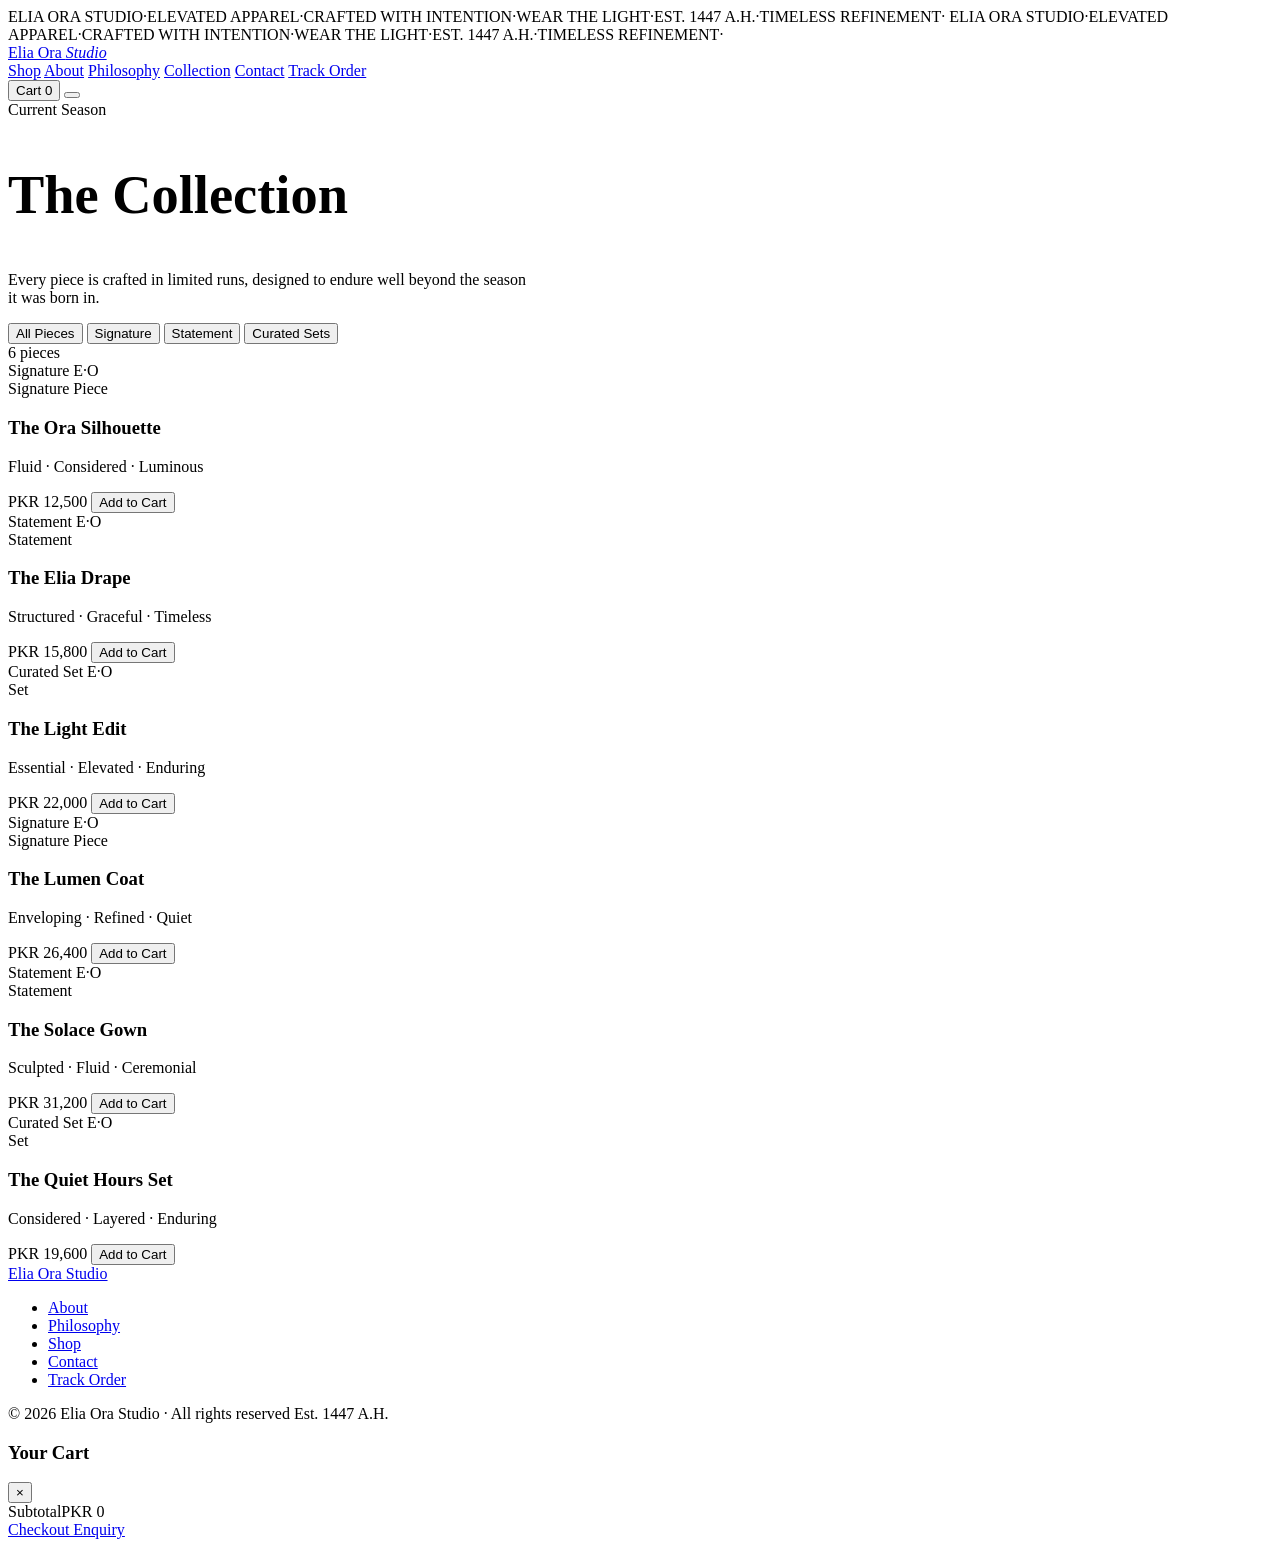
==== shop.html @ d523bc4a "Add initial shop.html file with layout and content" ====
<!DOCTYPE html>
<html lang="en">
<head>
<meta charset="UTF-8">
<meta name="viewport" content="width=device-width, initial-scale=1.0">
<title>Shop — Elia Ora Studio</title>
<meta name="description" content="Shop the current Elia Ora Studio collection — elevated apparel crafted with intention.">
<link rel="preconnect" href="https://fonts.googleapis.com">
<link rel="preconnect" href="https://fonts.gstatic.com" crossorigin>
<link href="https://fonts.googleapis.com/css2?family=Cormorant+Garamond:ital,wght@0,400;0,500;0,600;1,400;1,500&family=Jost:wght@300;400;500&display=swap" rel="stylesheet">
<link rel="stylesheet" href="styles.css">
</head>
<body>

<div class="marquee" aria-hidden="true">
  <div class="marquee__track">
    <span>ELIA ORA STUDIO</span><span>·</span><span>ELEVATED APPAREL</span><span>·</span><span>CRAFTED WITH INTENTION</span><span>·</span><span>WEAR THE LIGHT</span><span>·</span><span>EST. 1447 A.H.</span><span>·</span><span>TIMELESS REFINEMENT</span><span>·</span>
    <span>ELIA ORA STUDIO</span><span>·</span><span>ELEVATED APPAREL</span><span>·</span><span>CRAFTED WITH INTENTION</span><span>·</span><span>WEAR THE LIGHT</span><span>·</span><span>EST. 1447 A.H.</span><span>·</span><span>TIMELESS REFINEMENT</span><span>·</span>
  </div>
</div>

<header class="site-header">
  <div class="container">
    <a href="index.html#hero" class="logo">Elia Ora <em>Studio</em></a>
    <nav class="nav" id="site-nav">
      <a href="shop.html" aria-current="page">Shop</a>
      <a href="index.html#about">About</a>
      <a href="index.html#philosophy">Philosophy</a>
      <a href="index.html#collection">Collection</a>
      <a href="index.html#contact">Contact</a>
      <a href="track.html">Track Order</a>
    </nav>
    <div class="header-actions">
      <button class="icon-btn" type="button" data-cart-open aria-haspopup="dialog">
        Cart <span class="cart-count">0</span>
      </button>
      <button class="nav-toggle" type="button" aria-expanded="false" aria-controls="site-nav" aria-label="Toggle menu">
        <span></span><span></span><span></span>
      </button>
    </div>
  </div>
</header>

<main>
  <section class="section" style="padding-bottom:0;">
    <div class="container section-head reveal">
      <span class="eyebrow">Current Season</span>
      <h1 style="font-size:clamp(2.2rem,5vw,3.4rem);">The Collection</h1>
      <p style="margin-top:1rem; max-width:520px;">Every piece is crafted in limited runs, designed to endure well beyond the season it was born in.</p>
    </div>
  </section>

  <section class="section">
    <div class="container">
      <div class="collection-toolbar reveal">
        <div class="filter-row" role="group" aria-label="Filter by category">
          <button class="filter-btn" type="button" data-filter="all" aria-pressed="true">All Pieces</button>
          <button class="filter-btn" type="button" data-filter="signature" aria-pressed="false">Signature</button>
          <button class="filter-btn" type="button" data-filter="statement" aria-pressed="false">Statement</button>
          <button class="filter-btn" type="button" data-filter="set" aria-pressed="false">Curated Sets</button>
        </div>
        <span class="result-count">6 pieces</span>
      </div>

      <div class="product-grid">
        <article class="product-card reveal" data-category="signature">
          <div class="product-media">
            <span class="product-tag">Signature</span>
            <span class="mono">E·O</span>
          </div>
          <span class="eyebrow" style="margin-bottom:0.3rem;">Signature Piece</span>
          <h3 class="product-title">The Ora Silhouette</h3>
          <p class="product-desc">Fluid · Considered · Luminous</p>
          <div class="product-foot">
            <span class="product-price">PKR 12,500</span>
            <button class="add-btn" type="button" data-id="ora-silhouette" data-name="The Ora Silhouette" data-price="12500">Add to Cart</button>
          </div>
        </article>

        <article class="product-card reveal" data-category="statement">
          <div class="product-media">
            <span class="product-tag">Statement</span>
            <span class="mono">E·O</span>
          </div>
          <span class="eyebrow" style="margin-bottom:0.3rem;">Statement</span>
          <h3 class="product-title">The Elia Drape</h3>
          <p class="product-desc">Structured · Graceful · Timeless</p>
          <div class="product-foot">
            <span class="product-price">PKR 15,800</span>
            <button class="add-btn" type="button" data-id="elia-drape" data-name="The Elia Drape" data-price="15800">Add to Cart</button>
          </div>
        </article>

        <article class="product-card reveal" data-category="set">
          <div class="product-media">
            <span class="product-tag">Curated Set</span>
            <span class="mono">E·O</span>
          </div>
          <span class="eyebrow" style="margin-bottom:0.3rem;">Set</span>
          <h3 class="product-title">The Light Edit</h3>
          <p class="product-desc">Essential · Elevated · Enduring</p>
          <div class="product-foot">
            <span class="product-price">PKR 22,000</span>
            <button class="add-btn" type="button" data-id="light-edit" data-name="The Light Edit" data-price="22000">Add to Cart</button>
          </div>
        </article>

        <article class="product-card reveal" data-category="signature">
          <div class="product-media">
            <span class="product-tag">Signature</span>
            <span class="mono">E·O</span>
          </div>
          <span class="eyebrow" style="margin-bottom:0.3rem;">Signature Piece</span>
          <h3 class="product-title">The Lumen Coat</h3>
          <p class="product-desc">Enveloping · Refined · Quiet</p>
          <div class="product-foot">
            <span class="product-price">PKR 26,400</span>
            <button class="add-btn" type="button" data-id="lumen-coat" data-name="The Lumen Coat" data-price="26400">Add to Cart</button>
          </div>
        </article>

        <article class="product-card reveal" data-category="statement">
          <div class="product-media">
            <span class="product-tag">Statement</span>
            <span class="mono">E·O</span>
          </div>
          <span class="eyebrow" style="margin-bottom:0.3rem;">Statement</span>
          <h3 class="product-title">The Solace Gown</h3>
          <p class="product-desc">Sculpted · Fluid · Ceremonial</p>
          <div class="product-foot">
            <span class="product-price">PKR 31,200</span>
            <button class="add-btn" type="button" data-id="solace-gown" data-name="The Solace Gown" data-price="31200">Add to Cart</button>
          </div>
        </article>

        <article class="product-card reveal" data-category="set">
          <div class="product-media">
            <span class="product-tag">Curated Set</span>
            <span class="mono">E·O</span>
          </div>
          <span class="eyebrow" style="margin-bottom:0.3rem;">Set</span>
          <h3 class="product-title">The Quiet Hours Set</h3>
          <p class="product-desc">Considered · Layered · Enduring</p>
          <div class="product-foot">
            <span class="product-price">PKR 19,600</span>
            <button class="add-btn" type="button" data-id="quiet-hours" data-name="The Quiet Hours Set" data-price="19600">Add to Cart</button>
          </div>
        </article>
      </div>
    </div>
  </section>
</main>

<footer class="site-footer">
  <div class="container">
    <div class="footer-top">
      <a href="index.html#hero" class="logo">Elia Ora Studio</a>
      <ul class="footer-links">
        <li><a href="index.html#about">About</a></li>
        <li><a href="index.html#philosophy">Philosophy</a></li>
        <li><a href="shop.html">Shop</a></li>
        <li><a href="index.html#contact">Contact</a></li>
        <li><a href="track.html">Track Order</a></li>
      </ul>
    </div>
    <div class="footer-bottom">
      <span>&copy; 2026 Elia Ora Studio · All rights reserved</span>
      <span>Est. 1447 A.H.</span>
    </div>
  </div>
</footer>

<div class="cart-overlay" data-cart-close></div>
<aside class="cart-drawer" role="dialog" aria-label="Shopping cart">
  <div class="cart-drawer-head">
    <h3>Your Cart</h3>
    <button class="cart-close" type="button" data-cart-close aria-label="Close cart">&times;</button>
  </div>
  <div class="cart-items"></div>
  <div class="cart-drawer-foot">
    <div class="cart-subtotal"><span>Subtotal</span><span class="cart-subtotal-amount">PKR 0</span></div>
    <a class="btn btn-solid" href="index.html#contact" style="width:100%; justify-content:center;">Checkout Enquiry</a>
  </div>
</aside>

<script src="script.js"></script>
</body>
</html>
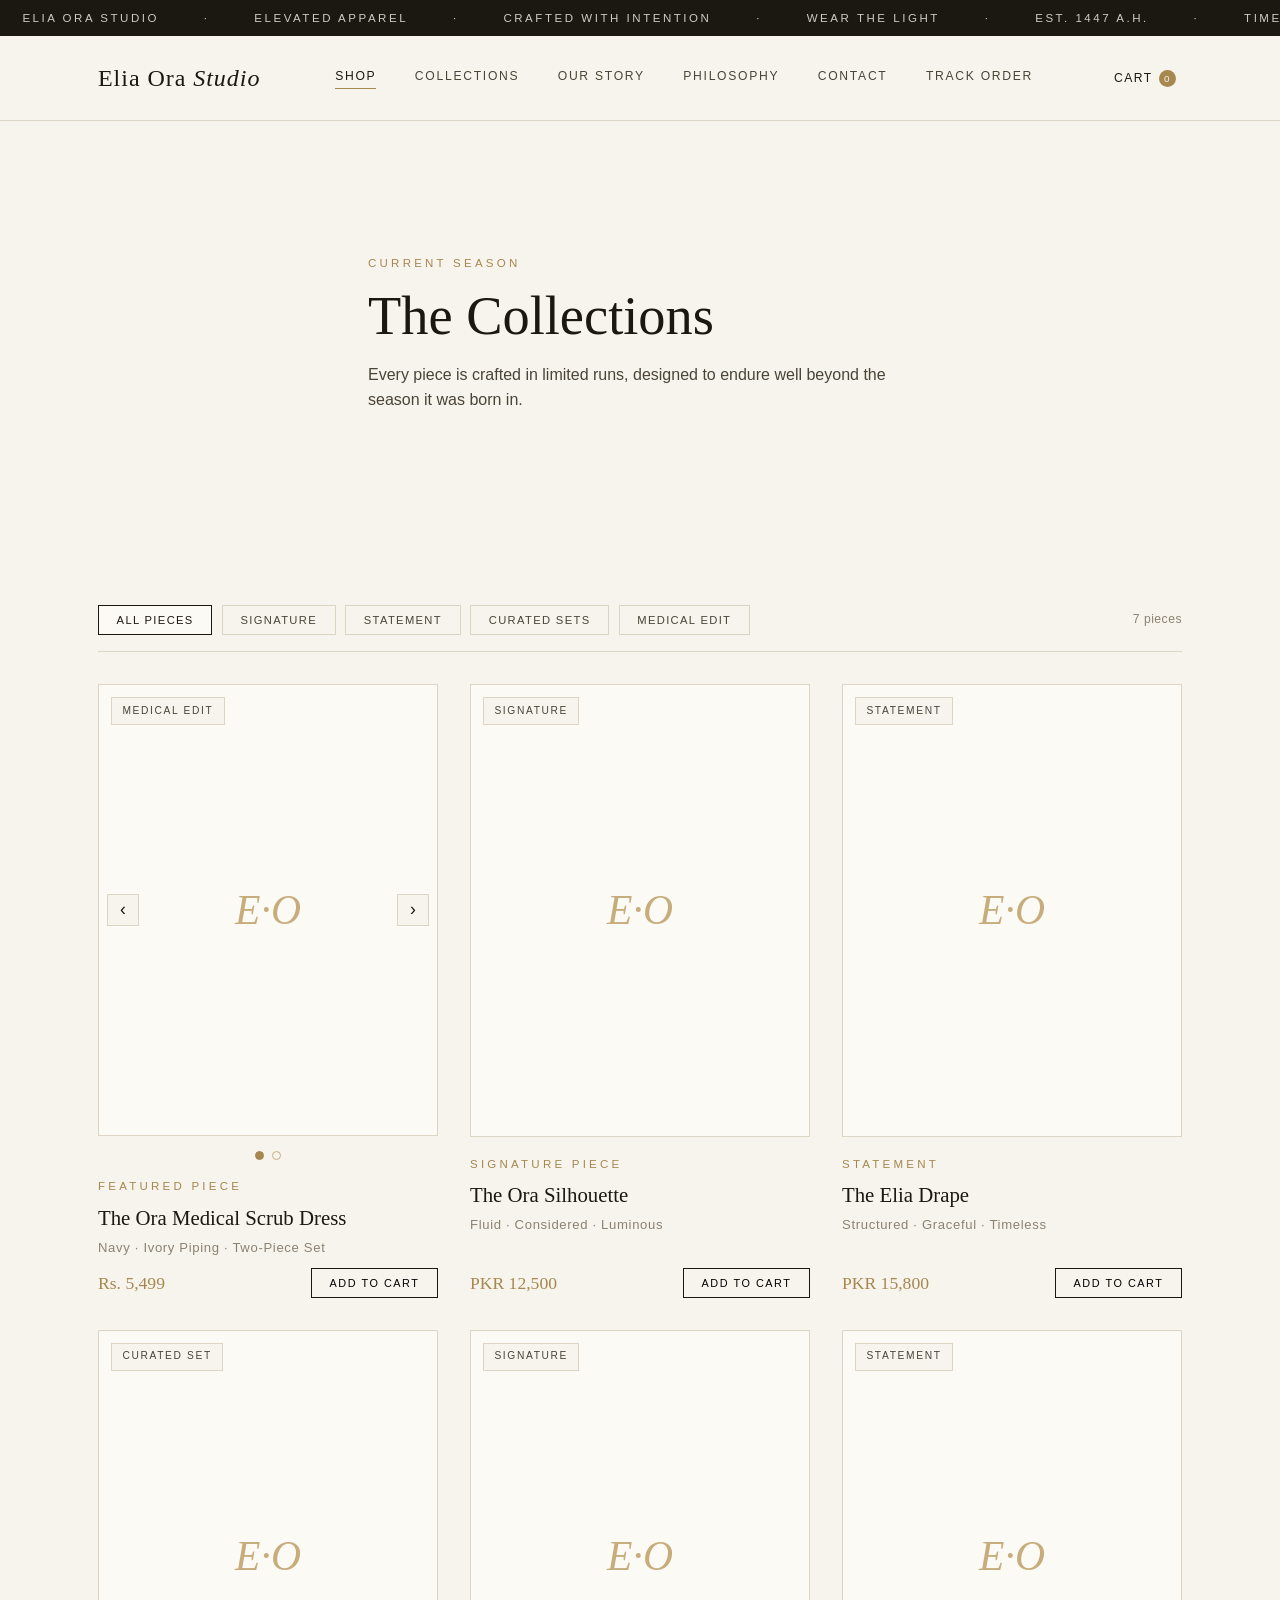
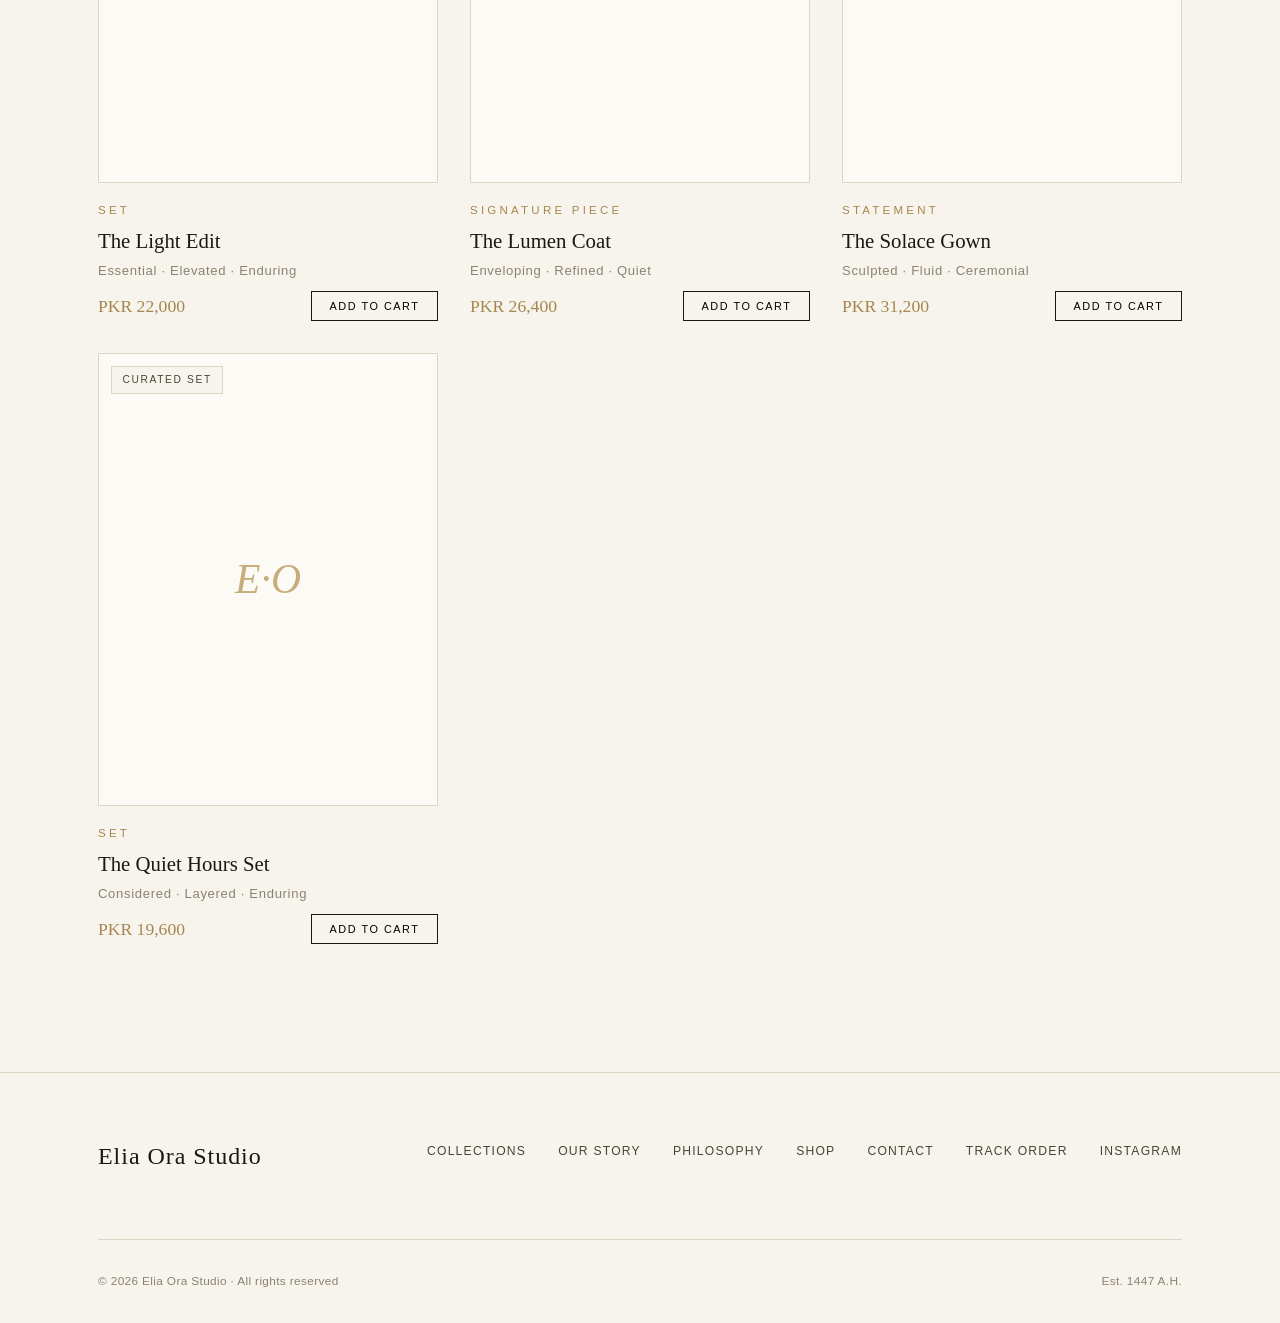
==== commit 2752048b: "Reorder front page, split Our Story into its own pages, add scrub carousel - Collections section now" ====
--- a/shop.html
+++ b/shop.html
@@ -4,7 +4,7 @@
 <meta charset="UTF-8">
 <meta name="viewport" content="width=device-width, initial-scale=1.0">
 <title>Shop — Elia Ora Studio</title>
-<meta name="description" content="Shop the current Elia Ora Studio collection — elevated apparel crafted with intention.">
+<meta name="description" content="Shop the current Elia Ora Studio collections — elevated apparel crafted with intention, including our medical scrub edit.">
 <link rel="preconnect" href="https://fonts.googleapis.com">
 <link rel="preconnect" href="https://fonts.gstatic.com" crossorigin>
 <link href="https://fonts.googleapis.com/css2?family=Cormorant+Garamond:ital,wght@0,400;0,500;0,600;1,400;1,500&family=Jost:wght@300;400;500&display=swap" rel="stylesheet">
@@ -24,9 +24,9 @@
     <a href="index.html#hero" class="logo">Elia Ora <em>Studio</em></a>
     <nav class="nav" id="site-nav">
       <a href="shop.html" aria-current="page">Shop</a>
-      <a href="index.html#about">About</a>
-      <a href="index.html#philosophy">Philosophy</a>
-      <a href="index.html#collection">Collection</a>
+      <a href="index.html#collection">Collections</a>
+      <a href="story.html">Our Story</a>
+      <a href="philosophy.html">Philosophy</a>
       <a href="index.html#contact">Contact</a>
       <a href="track.html">Track Order</a>
     </nav>
@@ -45,7 +45,7 @@
   <section class="section" style="padding-bottom:0;">
     <div class="container section-head reveal">
       <span class="eyebrow">Current Season</span>
-      <h1 style="font-size:clamp(2.2rem,5vw,3.4rem);">The Collection</h1>
+      <h1 style="font-size:clamp(2.2rem,5vw,3.4rem);">The Collections</h1>
       <p style="margin-top:1rem; max-width:520px;">Every piece is crafted in limited runs, designed to endure well beyond the season it was born in.</p>
     </div>
   </section>
@@ -58,11 +58,38 @@
           <button class="filter-btn" type="button" data-filter="signature" aria-pressed="false">Signature</button>
           <button class="filter-btn" type="button" data-filter="statement" aria-pressed="false">Statement</button>
           <button class="filter-btn" type="button" data-filter="set" aria-pressed="false">Curated Sets</button>
+          <button class="filter-btn" type="button" data-filter="medical" aria-pressed="false">Medical Edit</button>
         </div>
-        <span class="result-count">6 pieces</span>
+        <span class="result-count">7 pieces</span>
       </div>
 
       <div class="product-grid">
+        <article class="product-card reveal" data-category="medical">
+          <div class="carousel product-carousel" data-carousel aria-roledescription="carousel" aria-label="The Ora Medical Scrub Dress — product images">
+            <div class="carousel-viewport" data-carousel-viewport>
+              <div class="carousel-track" data-carousel-track>
+                <figure class="carousel-slide" role="group" aria-roledescription="slide" aria-label="Image 1 of 2">
+                  <img src="assets/medical-scrub-navy-1.jpg" alt="The Ora Medical Scrub Dress in navy with ivory piping — front view" width="1200" height="1600" loading="lazy" draggable="false">
+                </figure>
+                <figure class="carousel-slide" role="group" aria-roledescription="slide" aria-label="Image 2 of 2">
+                  <img src="assets/medical-scrub-navy-2.jpg" alt="The Ora Medical Scrub Dress in navy with ivory piping — relaxed drape detail" width="1200" height="1600" loading="lazy" draggable="false">
+                </figure>
+              </div>
+              <span class="product-tag">Medical Edit</span>
+              <button class="carousel-arrow carousel-prev" type="button" data-carousel-prev aria-label="Previous image">&lsaquo;</button>
+              <button class="carousel-arrow carousel-next" type="button" data-carousel-next aria-label="Next image">&rsaquo;</button>
+            </div>
+            <div class="carousel-dots" data-carousel-dots></div>
+          </div>
+          <span class="eyebrow" style="margin-bottom:0.3rem;">Featured Piece</span>
+          <h3 class="product-title">The Ora Medical Scrub Dress</h3>
+          <p class="product-desc">Navy · Ivory Piping · Two-Piece Set</p>
+          <div class="product-foot">
+            <span class="product-price">Rs. 5,499</span>
+            <button class="add-btn" type="button" data-id="medical-scrub-dress" data-name="The Ora Medical Scrub Dress" data-price="5499">Add to Cart</button>
+          </div>
+        </article>
+
         <article class="product-card reveal" data-category="signature">
           <div class="product-media">
             <span class="product-tag">Signature</span>
@@ -156,11 +183,13 @@
     <div class="footer-top">
       <a href="index.html#hero" class="logo">Elia Ora Studio</a>
       <ul class="footer-links">
-        <li><a href="index.html#about">About</a></li>
-        <li><a href="index.html#philosophy">Philosophy</a></li>
+        <li><a href="index.html#collection">Collections</a></li>
+        <li><a href="story.html">Our Story</a></li>
+        <li><a href="philosophy.html">Philosophy</a></li>
         <li><a href="shop.html">Shop</a></li>
         <li><a href="index.html#contact">Contact</a></li>
         <li><a href="track.html">Track Order</a></li>
+        <li><a href="https://instagram.com/the_e.o.s" target="_blank" rel="noopener">Instagram</a></li>
       </ul>
     </div>
     <div class="footer-bottom">
--- a/styles.css
+++ b/styles.css
@@ -0,0 +1,553 @@
+/* ==========================================================================
+   Elia Ora Studio — Stylesheet
+   Quiet luxury: ivory ground, warm ink, antique gold accent, generous air.
+   ========================================================================== */
+
+:root {
+  --ivory: #F7F4ED;
+  --ivory-deep: #EFEAE0;
+  --ink: #1B1812;
+  --ink-soft: #4A4437;
+  --taupe: #8C8272;
+  --line: #DDD5C4;
+  --gold: #A6874F;
+  --gold-soft: #C7AD7C;
+  --cream-card: #FCFAF5;
+
+  --serif: 'Cormorant Garamond', 'Times New Roman', serif;
+  --sans: 'Jost', 'Helvetica Neue', Arial, sans-serif;
+
+  --container: 1180px;
+  --gap-xs: 0.5rem;
+  --gap-sm: 1rem;
+  --gap-md: 2rem;
+  --gap-lg: 4rem;
+  --gap-xl: 8rem;
+
+  --ease: cubic-bezier(0.22, 1, 0.36, 1);
+}
+
+@media (prefers-reduced-motion: reduce) {
+  *, *::before, *::after {
+    animation-duration: 0.01ms !important;
+    animation-iteration-count: 1 !important;
+    transition-duration: 0.01ms !important;
+    scroll-behavior: auto !important;
+  }
+}
+
+* { box-sizing: border-box; }
+html { scroll-behavior: smooth; }
+
+body {
+  margin: 0;
+  background: var(--ivory);
+  color: var(--ink);
+  font-family: var(--sans);
+  font-weight: 300;
+  font-size: 16px;
+  line-height: 1.6;
+  -webkit-font-smoothing: antialiased;
+}
+
+img { max-width: 100%; display: block; }
+a { color: inherit; text-decoration: none; }
+button { font-family: inherit; cursor: pointer; }
+
+a:focus-visible,
+button:focus-visible,
+input:focus-visible,
+textarea:focus-visible {
+  outline: 2px solid var(--gold);
+  outline-offset: 3px;
+}
+
+.container {
+  max-width: var(--container);
+  margin: 0 auto;
+  padding: 0 clamp(1.25rem, 4vw, 3rem);
+}
+
+h1, h2, h3, h4 {
+  font-family: var(--serif);
+  font-weight: 500;
+  margin: 0;
+  color: var(--ink);
+}
+
+h1 { font-size: clamp(2.6rem, 7vw, 5.2rem); line-height: 1.05; }
+h2 { font-size: clamp(2rem, 4.5vw, 3.2rem); line-height: 1.1; }
+h3 { font-size: clamp(1.3rem, 2vw, 1.6rem); }
+
+em { font-style: italic; color: var(--gold); }
+
+.eyebrow {
+  font-family: var(--sans);
+  font-size: 0.72rem;
+  letter-spacing: 0.28em;
+  text-transform: uppercase;
+  color: var(--gold);
+  display: inline-block;
+  margin-bottom: var(--gap-sm);
+}
+
+p { color: var(--ink-soft); margin: 0 0 1rem; }
+p:last-child { margin-bottom: 0; }
+
+.btn {
+  display: inline-flex;
+  align-items: center;
+  gap: 0.6rem;
+  padding: 0.9rem 2rem;
+  font-size: 0.78rem;
+  letter-spacing: 0.18em;
+  text-transform: uppercase;
+  border: 1px solid var(--ink);
+  background: transparent;
+  color: var(--ink);
+  transition: background 0.4s var(--ease), color 0.4s var(--ease), border-color 0.4s var(--ease);
+}
+.btn:hover { background: var(--ink); color: var(--ivory); }
+
+.btn-solid {
+  background: var(--ink);
+  color: var(--ivory);
+}
+.btn-solid:hover { background: var(--gold); border-color: var(--gold); color: var(--ivory); }
+
+.btn-ghost {
+  border-color: var(--line);
+  color: var(--ink-soft);
+}
+.btn-ghost:hover { border-color: var(--ink); background: transparent; color: var(--ink); }
+
+/* ---------- Marquee ---------- */
+.marquee {
+  background: var(--ink);
+  color: var(--ivory-deep);
+  overflow: hidden;
+  white-space: nowrap;
+  padding: 0.55rem 0;
+  font-size: 0.72rem;
+  letter-spacing: 0.22em;
+  text-transform: uppercase;
+}
+.marquee__track {
+  display: inline-block;
+  animation: marquee 34s linear infinite;
+}
+.marquee__track span { margin: 0 1.4rem; opacity: 0.85; }
+@keyframes marquee {
+  from { transform: translateX(0); }
+  to { transform: translateX(-50%); }
+}
+
+/* ---------- Header ---------- */
+.site-header {
+  position: sticky;
+  top: 0;
+  z-index: 100;
+  background: rgba(247, 244, 237, 0.92);
+  backdrop-filter: blur(10px);
+  border-bottom: 1px solid var(--line);
+}
+.site-header .container {
+  display: flex;
+  align-items: center;
+  justify-content: space-between;
+  height: 84px;
+}
+.logo {
+  font-family: var(--serif);
+  font-size: 1.5rem;
+  letter-spacing: 0.04em;
+}
+.logo em { color: var(--ink); font-style: italic; }
+
+.nav {
+  display: flex;
+  align-items: center;
+  gap: 2.4rem;
+}
+.nav a {
+  font-size: 0.76rem;
+  letter-spacing: 0.14em;
+  text-transform: uppercase;
+  color: var(--ink-soft);
+  position: relative;
+  padding-bottom: 3px;
+}
+.nav a::after {
+  content: '';
+  position: absolute;
+  left: 0; bottom: 0;
+  width: 0; height: 1px;
+  background: var(--gold);
+  transition: width 0.35s var(--ease);
+}
+.nav a:hover::after,
+.nav a[aria-current="page"]::after { width: 100%; }
+.nav a[aria-current="page"] { color: var(--ink); }
+
+.header-actions { display: flex; align-items: center; gap: 1.3rem; }
+.icon-btn {
+  background: none; border: none; color: var(--ink);
+  font-size: 0.76rem; letter-spacing: 0.12em; text-transform: uppercase;
+  display: flex; align-items: center; gap: 0.4rem;
+  position: relative;
+}
+.cart-count {
+  display: inline-flex; align-items: center; justify-content: center;
+  min-width: 17px; height: 17px; border-radius: 50%;
+  background: var(--gold); color: var(--ivory);
+  font-size: 0.62rem; padding: 0 3px;
+}
+.nav-toggle { display: none; background: none; border: none; }
+.nav-toggle span {
+  display: block; width: 22px; height: 1px; background: var(--ink);
+  margin: 5px 0; transition: transform 0.3s var(--ease), opacity 0.3s var(--ease);
+}
+
+@media (max-width: 860px) {
+  .nav { position: fixed; inset: 84px 0 0 0; background: var(--ivory);
+    flex-direction: column; justify-content: center; gap: 2rem;
+    transform: translateY(-8px); opacity: 0; pointer-events: none;
+    transition: opacity 0.35s var(--ease), transform 0.35s var(--ease); }
+  .nav.is-open { opacity: 1; transform: translateY(0); pointer-events: auto; }
+  .nav a { font-size: 1rem; }
+  .nav-toggle { display: block; }
+}
+
+/* ---------- Hero ---------- */
+.hero {
+  position: relative;
+  min-height: 92vh;
+  display: flex;
+  flex-direction: column;
+  align-items: center;
+  justify-content: center;
+  text-align: center;
+  padding: var(--gap-lg) 0;
+  overflow: hidden;
+}
+.hero::before {
+  content: '';
+  position: absolute; inset: 0;
+  background:
+    radial-gradient(ellipse at 50% 0%, rgba(166,135,79,0.10), transparent 60%),
+    linear-gradient(180deg, var(--ivory) 0%, var(--ivory-deep) 100%);
+  z-index: -2;
+}
+.hero-mark {
+  width: 78px; height: 78px; border: 1px solid var(--gold-soft); border-radius: 50%;
+  display: flex; align-items: center; justify-content: center;
+  font-family: var(--serif); font-style: italic; font-size: 1.4rem; color: var(--gold);
+  margin-bottom: var(--gap-md);
+}
+.hero-tag {
+  font-size: 0.74rem; letter-spacing: 0.24em; text-transform: uppercase;
+  color: var(--taupe); margin-bottom: 1.2rem;
+}
+.hero h1 { margin-bottom: 1.4rem; }
+.hero-sub {
+  font-family: var(--serif); font-style: italic; font-size: clamp(1.1rem, 2vw, 1.5rem);
+  color: var(--gold); margin-bottom: 2.6rem;
+}
+.hero-ctas { display: flex; gap: 1rem; flex-wrap: wrap; justify-content: center; }
+.scroll-cue {
+  position: absolute; bottom: 2.4rem; left: 50%; transform: translateX(-50%);
+  font-size: 0.68rem; letter-spacing: 0.24em; text-transform: uppercase; color: var(--taupe);
+  display: flex; flex-direction: column; align-items: center; gap: 0.6rem;
+}
+.scroll-cue::after {
+  content: ''; width: 1px; height: 34px; background: linear-gradient(var(--taupe), transparent);
+  animation: dropline 2.4s var(--ease) infinite;
+}
+@keyframes dropline { 0% { opacity: 0; } 40% { opacity: 1; } 100% { opacity: 0; transform: translateY(8px); } }
+
+/* ---------- Section shell ---------- */
+.section { padding: var(--gap-xl) 0; }
+.section-head { max-width: 640px; margin-bottom: var(--gap-lg); }
+.section-head.center { margin-left: auto; margin-right: auto; text-align: center; }
+.section-alt { background: var(--ivory-deep); }
+
+/* ---------- About / Story ---------- */
+.story-grid {
+  display: grid; grid-template-columns: 1.1fr 0.9fr; gap: var(--gap-lg); align-items: start;
+}
+.story-copy p { font-size: 1.05rem; }
+.stat-row {
+  display: grid; grid-template-columns: repeat(3, 1fr); gap: var(--gap-md);
+  margin-top: var(--gap-lg); padding-top: var(--gap-md); border-top: 1px solid var(--line);
+}
+.stat { text-align: left; }
+.stat-figure { font-family: var(--serif); font-size: 2rem; color: var(--gold); display: block; }
+.stat-label { font-size: 0.72rem; letter-spacing: 0.14em; text-transform: uppercase; color: var(--taupe); }
+
+.emblem-panel {
+  border: 1px solid var(--line); background: var(--cream-card);
+  aspect-ratio: 4/5; display: flex; flex-direction: column; align-items: center; justify-content: center;
+  gap: 1rem; text-align: center; position: relative;
+}
+.emblem-panel .emblem { font-family: var(--serif); font-style: italic; font-size: 2.4rem; color: var(--gold); }
+.emblem-panel .emblem-sub { font-size: 0.7rem; letter-spacing: 0.2em; text-transform: uppercase; color: var(--taupe); }
+.emblem-panel::before, .emblem-panel::after {
+  content: ''; position: absolute; width: 26px; height: 26px; border: 1px solid var(--gold-soft);
+}
+.emblem-panel::before { top: 14px; left: 14px; border-width: 1px 0 0 1px; }
+.emblem-panel::after { bottom: 14px; right: 14px; border-width: 0 1px 1px 0; }
+
+@media (max-width: 860px) {
+  .story-grid { grid-template-columns: 1fr; }
+  .stat-row { grid-template-columns: repeat(3, 1fr); gap: 1rem; }
+}
+
+.story-links { display: flex; gap: 1rem; flex-wrap: wrap; margin-top: var(--gap-md); }
+.story-columns { display: grid; grid-template-columns: repeat(2, 1fr); gap: var(--gap-lg); }
+.story-columns h3 { margin-bottom: 0.6rem; }
+.story-columns p { font-size: 1.02rem; }
+.page-head { padding-bottom: var(--gap-lg); }
+.text-link { color: var(--gold); border-bottom: 1px solid var(--gold-soft); }
+.text-link:hover { color: var(--ink); border-color: var(--ink); }
+
+@media (max-width: 860px) {
+  .story-columns { grid-template-columns: 1fr; gap: var(--gap-md); }
+}
+
+/* ---------- Philosophy ---------- */
+.philosophy-list { display: grid; gap: 0; border-top: 1px solid var(--line); }
+.philosophy-item {
+  display: grid; grid-template-columns: 90px 1fr; gap: var(--gap-md);
+  padding: var(--gap-md) 0; border-bottom: 1px solid var(--line);
+}
+.philosophy-num { font-family: var(--serif); font-style: italic; font-size: 2.2rem; color: var(--gold-soft); }
+.philosophy-item h3 { margin-bottom: 0.6rem; }
+@media (max-width: 640px) {
+  .philosophy-item { grid-template-columns: 50px 1fr; }
+  .philosophy-num { font-size: 1.6rem; }
+}
+
+/* ---------- Product grid ---------- */
+.product-grid {
+  display: grid; grid-template-columns: repeat(3, 1fr); gap: var(--gap-md);
+}
+.product-card { display: flex; flex-direction: column; }
+.product-media {
+  aspect-ratio: 3/4; background: var(--cream-card); border: 1px solid var(--line);
+  display: flex; align-items: center; justify-content: center; position: relative;
+  overflow: hidden; margin-bottom: 1.1rem;
+}
+.product-media .mono { font-family: var(--serif); font-style: italic; font-size: 2.6rem; color: var(--gold-soft); }
+.product-tag {
+  position: absolute; top: 12px; left: 12px; font-size: 0.64rem; letter-spacing: 0.16em;
+  text-transform: uppercase; color: var(--ink-soft); background: var(--ivory);
+  padding: 0.3rem 0.65rem; border: 1px solid var(--line);
+}
+.product-title { font-family: var(--serif); font-size: 1.3rem; margin-bottom: 0.2rem; }
+.product-desc { font-size: 0.82rem; letter-spacing: 0.05em; color: var(--taupe); margin-bottom: 0.6rem; }
+.product-foot { display: flex; align-items: center; justify-content: space-between; margin-top: auto; }
+.product-price { font-family: var(--serif); font-size: 1.1rem; color: var(--gold); }
+.add-btn {
+  background: none; border: 1px solid var(--ink); padding: 0.5rem 1.1rem;
+  font-size: 0.68rem; letter-spacing: 0.14em; text-transform: uppercase;
+  transition: background 0.35s var(--ease), color 0.35s var(--ease);
+}
+.add-btn:hover { background: var(--ink); color: var(--ivory); }
+.add-btn.added { background: var(--gold); border-color: var(--gold); color: var(--ivory); }
+
+@media (max-width: 900px) { .product-grid { grid-template-columns: repeat(2, 1fr); } }
+@media (max-width: 560px) { .product-grid { grid-template-columns: 1fr; max-width: 380px; margin: 0 auto; } }
+
+/* ---------- Featured piece + image carousel ---------- */
+.featured-piece {
+  display: grid; grid-template-columns: 0.95fr 1.05fr; gap: clamp(1.5rem, 4vw, var(--gap-lg));
+  align-items: center; margin-bottom: var(--gap-xl);
+  border: 1px solid var(--line); background: var(--cream-card);
+  padding: clamp(1.1rem, 3vw, 2.4rem);
+}
+.featured-title { font-size: clamp(1.6rem, 3vw, 2.2rem); margin-bottom: 0.9rem; }
+.featured-specs {
+  list-style: none; margin: 1.2rem 0 0; padding: 0; display: grid; gap: 0.5rem;
+  border-top: 1px solid var(--line); padding-top: 1.2rem;
+}
+.featured-specs li { font-size: 0.84rem; letter-spacing: 0.04em; color: var(--taupe); }
+.featured-specs li::before { content: '—'; color: var(--gold-soft); margin-right: 0.6rem; }
+.featured-foot {
+  display: flex; align-items: center; justify-content: space-between; flex-wrap: wrap; gap: 1rem;
+  margin-top: var(--gap-md); padding-top: var(--gap-sm); border-top: 1px solid var(--line);
+}
+.featured-price { font-family: var(--serif); font-size: 1.6rem; color: var(--gold); }
+.featured-hint { font-size: 0.74rem; letter-spacing: 0.1em; text-transform: uppercase; color: var(--taupe); margin-top: 0.9rem; }
+
+.carousel { position: relative; }
+.carousel-viewport {
+  position: relative; overflow: hidden; border: 1px solid var(--line); background: var(--ivory-deep);
+  touch-action: pan-y; cursor: pointer;
+}
+.carousel-track { display: flex; transition: transform 0.6s var(--ease); }
+.carousel-slide {
+  flex: 0 0 100%; margin: 0; position: relative; aspect-ratio: 3/4;
+  display: flex; align-items: center; justify-content: center; background: var(--cream-card);
+}
+.carousel-slide img { width: 100%; height: 100%; object-fit: cover; user-select: none; }
+.carousel-slide.is-missing img { display: none; }
+.carousel-slide.is-missing::after {
+  content: 'E·O'; font-family: var(--serif); font-style: italic; font-size: 2.6rem; color: var(--gold-soft);
+}
+.carousel-arrow {
+  position: absolute; top: 50%; transform: translateY(-50%);
+  width: 40px; height: 40px; border: 1px solid var(--line);
+  background: rgba(247, 244, 237, 0.9); color: var(--ink);
+  font-size: 1.3rem; line-height: 1; display: flex; align-items: center; justify-content: center;
+  transition: background 0.35s var(--ease), color 0.35s var(--ease), border-color 0.35s var(--ease);
+}
+.carousel-arrow:hover { background: var(--ink); color: var(--ivory); border-color: var(--ink); }
+.carousel-prev { left: 12px; }
+.carousel-next { right: 12px; }
+.carousel-dots { display: flex; gap: 0.55rem; justify-content: center; margin-top: 0.9rem; }
+.carousel-dot {
+  width: 9px; height: 9px; padding: 0; border-radius: 50%;
+  border: 1px solid var(--gold-soft); background: transparent;
+  transition: background 0.3s var(--ease);
+}
+.carousel-dot[aria-current="true"] { background: var(--gold); border-color: var(--gold); }
+
+.product-carousel { margin-bottom: 1.1rem; }
+.product-carousel .carousel-arrow { width: 32px; height: 32px; font-size: 1.1rem; }
+.product-carousel .carousel-prev { left: 8px; }
+.product-carousel .carousel-next { right: 8px; }
+
+@media (max-width: 860px) {
+  .featured-piece { grid-template-columns: 1fr; }
+}
+
+.collection-toolbar {
+  display: flex; align-items: center; justify-content: space-between; flex-wrap: wrap; gap: 1rem;
+  margin-bottom: var(--gap-md); padding-bottom: var(--gap-sm); border-bottom: 1px solid var(--line);
+}
+.filter-row { display: flex; gap: 0.6rem; flex-wrap: wrap; }
+.filter-btn {
+  background: none; border: 1px solid var(--line); padding: 0.5rem 1.1rem;
+  font-size: 0.7rem; letter-spacing: 0.12em; text-transform: uppercase; color: var(--ink-soft);
+}
+.filter-btn[aria-pressed="true"] { border-color: var(--ink); color: var(--ink); background: var(--cream-card); }
+.result-count { font-size: 0.76rem; color: var(--taupe); letter-spacing: 0.04em; }
+
+/* ---------- Manifesto quote ---------- */
+.manifesto { text-align: center; padding: var(--gap-xl) 0; }
+.manifesto blockquote {
+  font-family: var(--serif); font-style: italic; font-size: clamp(1.6rem, 4vw, 2.6rem);
+  color: var(--ink); max-width: 760px; margin: 0 auto 1.2rem;
+}
+.manifesto cite { font-size: 0.72rem; letter-spacing: 0.2em; text-transform: uppercase; color: var(--taupe); font-style: normal; }
+
+/* ---------- Contact ---------- */
+.contact-grid { display: grid; grid-template-columns: 0.9fr 1.1fr; gap: var(--gap-lg); }
+.contact-info dl { display: grid; gap: var(--gap-md); margin: var(--gap-md) 0 0; }
+.contact-info dt { font-size: 0.7rem; letter-spacing: 0.16em; text-transform: uppercase; color: var(--taupe); margin-bottom: 0.3rem; }
+.contact-info dd { margin: 0; font-family: var(--serif); font-size: 1.15rem; }
+.contact-info a:hover { color: var(--gold); }
+
+.field { margin-bottom: 1.4rem; }
+.field label {
+  display: block; font-size: 0.7rem; letter-spacing: 0.14em; text-transform: uppercase;
+  color: var(--taupe); margin-bottom: 0.5rem;
+}
+.field input, .field textarea, .field select {
+  width: 100%; background: transparent; border: none; border-bottom: 1px solid var(--line);
+  padding: 0.65rem 0.1rem; font-family: var(--sans); font-size: 0.95rem; color: var(--ink);
+  transition: border-color 0.3s var(--ease);
+}
+.field input:focus, .field textarea:focus, .field select:focus { border-color: var(--gold); }
+.field textarea { resize: vertical; min-height: 110px; }
+.form-row { display: grid; grid-template-columns: 1fr 1fr; gap: 1.4rem; }
+.form-note { font-size: 0.78rem; color: var(--taupe); margin-top: 0.8rem; }
+.form-success {
+  display: none; border: 1px solid var(--gold-soft); background: var(--cream-card);
+  padding: 1.2rem 1.4rem; font-size: 0.86rem; color: var(--ink-soft); margin-top: 1rem;
+}
+.form-success.is-visible { display: block; }
+
+@media (max-width: 860px) {
+  .contact-grid { grid-template-columns: 1fr; }
+  .form-row { grid-template-columns: 1fr; }
+}
+
+/* ---------- Track order ---------- */
+.track-panel {
+  max-width: 620px; margin: 0 auto; border: 1px solid var(--line); background: var(--cream-card);
+  padding: clamp(1.6rem, 4vw, 3rem);
+}
+.track-result { margin-top: var(--gap-md); border-top: 1px solid var(--line); padding-top: var(--gap-md); display: none; }
+.track-result.is-visible { display: block; }
+.track-status { display: flex; align-items: center; gap: 0.7rem; margin-bottom: var(--gap-md); }
+.status-dot { width: 9px; height: 9px; border-radius: 50%; background: var(--gold); }
+.status-text { font-family: var(--serif); font-size: 1.2rem; }
+.track-steps { list-style: none; margin: 0; padding: 0; display: grid; gap: 0; }
+.track-steps li {
+  display: grid; grid-template-columns: 24px 1fr; gap: 0.9rem;
+  padding: 0.9rem 0; border-bottom: 1px solid var(--line); font-size: 0.86rem;
+}
+.track-steps li:last-child { border-bottom: none; }
+.step-dot {
+  width: 10px; height: 10px; border-radius: 50%; border: 1px solid var(--gold-soft); margin-top: 0.3rem;
+  background: var(--ivory);
+}
+.track-steps li.done .step-dot { background: var(--gold); border-color: var(--gold); }
+.track-steps li.done .step-label { color: var(--ink); }
+.step-label { color: var(--taupe); display: block; }
+.step-meta { font-size: 0.72rem; color: var(--taupe); letter-spacing: 0.04em; }
+.track-error {
+  display: none; font-size: 0.82rem; color: #9C4A3B; margin-top: 0.8rem;
+}
+.track-error.is-visible { display: block; }
+.track-hint { font-size: 0.8rem; color: var(--taupe); margin-top: 1.4rem; }
+
+/* ---------- Footer ---------- */
+.site-footer { border-top: 1px solid var(--line); padding: var(--gap-lg) 0 var(--gap-md); }
+.footer-top {
+  display: flex; justify-content: space-between; align-items: flex-start; flex-wrap: wrap; gap: var(--gap-md);
+  margin-bottom: var(--gap-lg);
+}
+.footer-links { display: flex; gap: 2rem; flex-wrap: wrap; list-style: none; margin: 0; padding: 0; }
+.footer-links a { font-size: 0.76rem; letter-spacing: 0.1em; text-transform: uppercase; color: var(--ink-soft); }
+.footer-links a:hover { color: var(--gold); }
+.footer-bottom {
+  display: flex; justify-content: space-between; flex-wrap: wrap; gap: 0.6rem;
+  padding-top: var(--gap-md); border-top: 1px solid var(--line);
+  font-size: 0.74rem; color: var(--taupe); letter-spacing: 0.03em;
+}
+
+/* ---------- Cart drawer ---------- */
+.cart-overlay {
+  position: fixed; inset: 0; background: rgba(27,24,18,0.4); opacity: 0; pointer-events: none;
+  transition: opacity 0.35s var(--ease); z-index: 200;
+}
+.cart-overlay.is-open { opacity: 1; pointer-events: auto; }
+.cart-drawer {
+  position: fixed; top: 0; right: 0; bottom: 0; width: min(400px, 92vw); background: var(--ivory);
+  transform: translateX(100%); transition: transform 0.45s var(--ease); z-index: 201;
+  display: flex; flex-direction: column; border-left: 1px solid var(--line);
+}
+.cart-drawer.is-open { transform: translateX(0); }
+.cart-drawer-head {
+  display: flex; align-items: center; justify-content: space-between; padding: 1.4rem 1.6rem;
+  border-bottom: 1px solid var(--line);
+}
+.cart-drawer-head h3 { font-size: 1.2rem; }
+.cart-close { background: none; border: none; font-size: 1.3rem; color: var(--ink); line-height: 1; }
+.cart-items { flex: 1; overflow-y: auto; padding: 1rem 1.6rem; display: grid; gap: 1.2rem; align-content: start; }
+.cart-empty { color: var(--taupe); font-size: 0.88rem; padding: 2rem 0; text-align: center; }
+.cart-line { display: grid; grid-template-columns: 56px 1fr auto; gap: 0.9rem; align-items: center; }
+.cart-line-thumb {
+  width: 56px; height: 64px; background: var(--cream-card); border: 1px solid var(--line);
+  display: flex; align-items: center; justify-content: center; font-family: var(--serif); font-style: italic; color: var(--gold-soft);
+}
+.cart-line-name { font-family: var(--serif); font-size: 1rem; }
+.cart-line-price { font-size: 0.78rem; color: var(--taupe); }
+.cart-line-remove { background: none; border: none; font-size: 0.7rem; letter-spacing: 0.08em; text-transform: uppercase; color: var(--taupe); text-decoration: underline; }
+.cart-drawer-foot { padding: 1.4rem 1.6rem; border-top: 1px solid var(--line); }
+.cart-subtotal { display: flex; justify-content: space-between; font-family: var(--serif); font-size: 1.15rem; margin-bottom: 1rem; }
+
+.reveal { opacity: 0; transform: translateY(24px); transition: opacity 0.8s var(--ease), transform 0.8s var(--ease); }
+.reveal.is-visible { opacity: 1; transform: translateY(0); }
